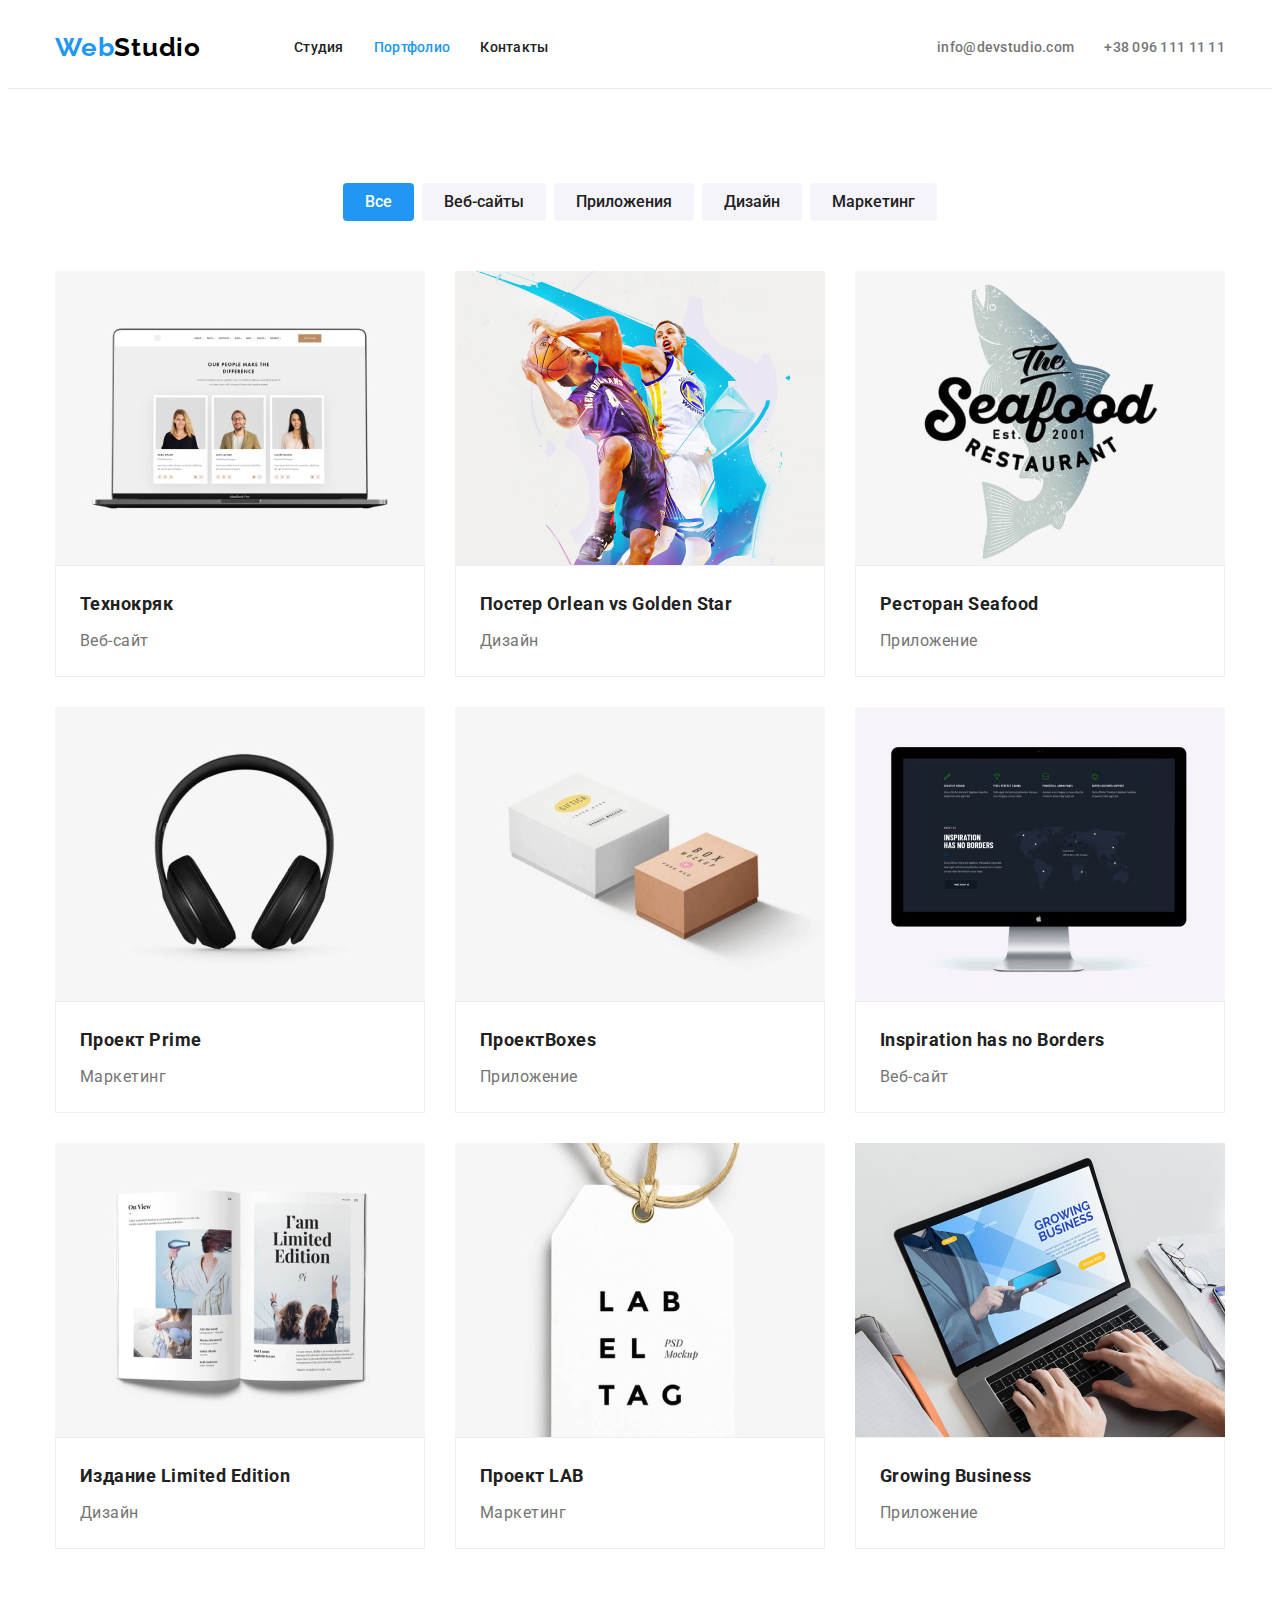
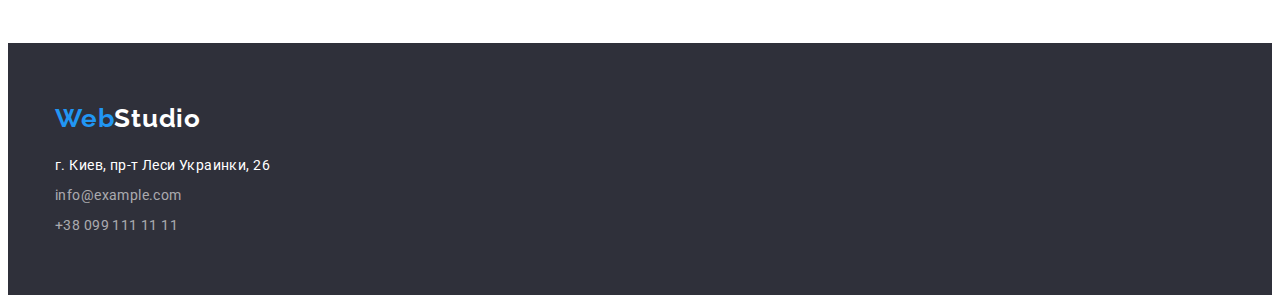
==== portfolio.html @ 7cd47168 "1" ====
<!DOCTYPE html>
<html lang="ru">

<head>
    <meta charset="UTF-8" />
    <meta http-equiv="X-UA-Compatible" content="IE=edge" />
    <meta name="viewport" content="width=device-width, initial-scale=1.0" />
    <title>WebStudio</title>
    <link rel="preconnect" href="https://fonts.googleapis.com" />
    <link rel="preconnect" href="https://fonts.gstatic.com" crossorigin />
    <link
        href="https://fonts.googleapis.com/css2?family=Raleway:wght@700&family=Roboto:ital,wght@0,500;0,700;1,400;1,700&display=swap"
        rel="stylesheet" />
    <link rel="stylesheet" href="https://cdnjs.cloudflare.com/ajax/libs/modern-normalize/1.1.0/modern-normalize.min.css"
        integrity="sha512-wpPYUAdjBVSE4KJnH1VR1HeZfpl1ub8YT/NKx4PuQ5NmX2tKuGu6U/JRp5y+Y8XG2tV+wKQpNHVUX03MfMFn9Q=="
        crossorigin="anonymous" referrerpolicy="no-referrer" />
    <link rel="stylesheet" href="./styles/style.css" />
</head>

<body>
    <header class="main-header">
        <div class="container header-container">
            <nav class="main-nav">
                <a href="./index.html" lang="en" class="logo main-logo">Web<samp class="header-logo">Studio</samp></a>
                <ul class="site-nav list">
                    <li class="item">
                        <a href="./index.html" class="link">Студия</a>
                    </li>
                    <li class="item">
                        <a href="./portfolio.html" class="link current">Портфолио</a>
                    </li>
                    <li class="item"><a href="Контакты" class="link">Контакты</a></li>
                </ul>
            </nav>
            <div class="container-link">
                <ul class="auth-nav list">
                    <li class="item">
                        <a href="mailto:info@devstudio.com" class="link">info@devstudio.com</a>
                    </li>
                    <li class="item">
                        <a href="tel:+380961111111" class="link">+38 096 111 11 11</a>
                    </li>
                </ul>
            </div>
        </div>
    </header>
    <main>
        <section class="section">
            <div class="container">
                <h1 hidden>Примеры работ</h1>
                <ul class="list list-button">
                    <li class="button-item">
                        <button type="button" class="button-example active">Все</button>
                    </li>
                    <li class="button-item">
                        <button type="button" class="button-example">Веб-сайты</button>
                    </li>
                    <li class="button-item">
                        <button type="button" class="button-example">Приложения</button>
                    </li>
                    <li class="button-item">
                        <button type="button" class="button-example">Дизайн</button>
                    </li>
                    <li class="button-item">
                        <button type="button" class="button-example">Маркетинг</button>
                    </li>
                </ul>
                <ul class="list list-example">
                    <li class="example">
                        <img class="example-img" src="./images/macbok.jpg" alt="Ноутбук" />
                        <div class="content-example">
                            <h2 class="example-name">Технокряк</h2>
                            <p class="example-text">Веб-сайт</p>
                        </div>
                    </li>
                    <li class="example">
                        <img class="example-img" src="./images/basketbool.jpg" alt="Два баскетболиста с мячом" />
                        <div class="content-example">
                            <h2 class="example-name">
                                Постер <span lang="en"> Orlean vs Golden Star</span>
                            </h2>
                            <p class="example-text">Дизайн</p>
                        </div>
                    </li>
                    <li class="example">
                        <img class="example-img" src="./images/fish.jpg" alt="Эмблема ресторана" />
                        <div class="content-example">
                            <h2 class="example-name">
                                Ресторан <span lang="en">Seafood</span>
                            </h2>
                            <p class="example-text">Приложение</p>
                        </div>
                    </li>
                    <li class="example">
                        <img class="example-img" src="./images/headsphone.jpg" alt="Наушники" />
                        <div class="content-example">
                            <h2 class="example-name">
                                Проект <span lang="en">Prime</span>
                            </h2>
                            <p class="example-text">Маркетинг</p>
                        </div>
                    </li>
                    <li class="example">
                        <img class="example-img" src="./images/img.jpg" alt="Две коробки" />
                        <div class="content-example">
                            <h2 class="example-name">Проект<span lang="en">Boxes</span></h2>
                            <p class="example-text">Приложение</p>
                        </div>
                    </li>
                    <li class="example">
                        <img class="example-img" src="./images/mac.jpg" alt="Монитор" />
                        <div class="content-example">
                            <h2 class="example-name">
                                <span lang="en">Inspiration has no Borders</span>
                            </h2>
                            <p class="example-text">Веб-сайт</p>
                        </div>
                    </li>
                    <li class="example">
                        <img class="example-img" src="./images/book.jpg" alt="Журнал" />
                        <div class="content-example">
                            <h2 class="example-name">
                                Издание <span lang="en">Limited Edition</span>
                            </h2>
                            <p class="example-text">Дизайн</p>
                        </div>
                    </li>
                    <li class="example">
                        <img class="example-img" src="./images/tag.jpg" alt="Этикетка" />
                        <div class="content-example">
                            <h2 class="example-name">Проект <span lang="en">LAB</span></h2>
                            <p class="example-text">Маркетинг</p>
                        </div>
                    </li>
                    <li class="example">
                        <img class="example-img" src="./images/notework.jpg" alt="Мужчина печатает на планшете" />
                        <div class="content-example">
                            <h2 class="example-name">
                                <span lang="en">Growing Business</span>
                            </h2>
                            <p class="example-text">Приложение</p>
                        </div>
                    </li>
                </ul>
            </div>
        </section>
    </main>
    <footer class="footer">
        <div class="container">
            <a href="./index.html" class="logo">Web<samp class="footer-logo">Studio</samp></a>
            <address class="address">
                <ul class="address-list">
                    <li class="address-item">
                        <a href="https://www.google.com/maps/place" class="footer-address">г. Киев, пр-т Леси Украинки,
                            26</a>
                    </li>
                    <li class="address-item">
                        <a href="mailto:info@example.com" class="footer-link">info@example.com</a>
                    </li>
                    <li class="address-item">
                        <a href="tel:+380991111111" class="footer-link last">+38 099 111 11 11</a>
                    </li>
                </ul>
            </address>
        </div>
    </footer>
</body>

</html>
---- styles/style.css ----
:root {
  --primary-text-color: #212121;
  --first-color: #ffffff;
  --second-color: #757575;
  --accent-color: #2196f3;
  --header-footer-background-color: #2f303a;
  --section-background-color: #e5e5e5;
  --section-team-background-color: #f5f4fa;
  --footer-link-color: rgba(255, 255, 255, 0.6);
  --header-logo-color: #000000;
  --hero-hover: #188ce8;
  --border-header-line: #ececec;
  --example-border: #eeeeee;
}
*,
*::before,
*::after {
  box-sizing: border-box;
}
h1,
h2,
h3,
h4,
h5,
h6,
p,
ul {
  margin: 0;
  padding: 0;
}
.container {
  width: 1200px;
  margin: 0 auto;
  padding: 0 15px;
}
body {
  background-color: var(--first-color);
  color: var(--primary-text-color);
  font-family: Roboto, sans-serif;
  line-height: 1.71;
  letter-spacing: 0.03em;
}
.list {
  display: flex;
  list-style: none;
}
/* header */
.main-header {
  align-items: center;
  border-bottom: 1px solid var(--border-header-line);
}
.header-container {
  display: flex;
  align-items: center;
}

.main-logo {
  margin-right: 93px;
  padding-top: 24px;
  padding-bottom: 25px;
}
.logo {
  min-height: 31px;

  color: var(--accent-color);
  text-decoration: none;
  font-family: Raleway, sans-serif;
  font-weight: 700;
  font-size: 26px;
  line-height: 1.19;
  letter-spacing: 0.03em;
}
.header-logo {
  color: var(--header-logo-color);
  font-family: Raleway, sans-serif;
  font-size: 26px;
  line-height: 1.19;
  letter-spacing: 0.03em;
}
/* nav */
.main-nav {
  display: flex;
  align-items: center;
}
/* site-nav */
.site-nav {
  display: flex;
}
.site-nav .item + .item {
  margin-left: 50px;
}
.site-nav .link {
  display: block;
  padding-top: 32px;
  padding-bottom: 32px;

  color: var(--primary-color);
  font-family: Roboto, sans-serif;
  font-weight: 500;
  font-size: 14px;
  line-height: 1.14;
  letter-spacing: 0.02em;
  text-decoration: none;
}
.site-nav .link:hover,
.site-nav .link:focus {
  color: var(--accent-color);
}
.site-nav .link.current {
  color: var(--accent-color);
}
/* container-link */
.container-link {
  display: flex;
  margin-left: auto;
}

/* auth-nav */
.auth-nav {
  display: flex;
}

.auth-nav .item + .item {
  margin-left: 50px;
}
.auth-nav .link {
  display: block;
  padding-top: 32px;
  padding-bottom: 32px;

  color: var(--second-color);
  font-family: Roboto, sans-serif;
  font-weight: 500;
  font-size: 14px;
  line-height: 1.14;
  letter-spacing: 0.02em;
  text-decoration: none;
}
.auth-nav .link:hover,
.auth-nav .link:focus {
  color: var(--accent-color);
}
.auth-nav .item + .item {
  margin-left: 50px;
}
/* hero */
.hero {
  display: flex;
  flex-direction: column;
  min-height: 600px;
  margin-top: 0;
  padding-top: 200px;
  padding-bottom: 200px;
  text-align: center;

  background-color: var(--header-footer-background-color);
}
.hero-titel {
  width: 696px;
  height: 120px;
  margin: 0 auto 30px auto;

  color: var(--first-color);
  font-family: Roboto;
  font-weight: 900;
  font-size: 44px;
  line-height: 1.36;
  align-self: center;
  letter-spacing: 0.06em;
  text-transform: uppercase;
}
.hero-button {
  display: inline-block;
  padding-top: 10px 32px;
  width: 200px;
  min-height: 50px;

  color: var(--first-color);
  background-color: var(--accent-color);
  font-family: Roboto;
  font-weight: 700;
  font-size: 16px;
  line-height: 1.88;
  letter-spacing: 0.06em;
  cursor: pointer;
  border-radius: 4px;
  border: transparent;
}
.hero-button:hover,
.hero-button:focus {
  color: var(--first-color);
  background-color: var(--hero-hover);
}

.button:hover,
.button:focus {
  color: var(--first-color);
  background-color: var(--accent-color);
}
/* features */
.features {
  padding-top: 94px;
  padding-bottom: 94px;

  background-color: var(--first-color);
}
.list .item + .item {
  margin-left: 30px;
}
.features-titel {
  margin-bottom: 10px;
  width: 270px;

  color: var(--primary-color);
  font-family: Roboto;
  font-weight: 700;
  font-size: 14px;
  line-height: 1.14;
  text-transform: uppercase;
}
.features-text {
  width: 270px;

  color: var(--second-color);
  font-family: Roboto;
  font-weight: 400;
  font-size: 14px;
  line-height: 1.71;
}
/* .works */
.works {
  padding-bottom: 94px;

  background-color: var(--first-color);
}
.works-titel {
  text-align: center;
  margin-bottom: 50px;
  min-height: 42px;
   color: var(--primary-color);
  font-family: Roboto;
  font-weight: 700;
  font-size: 36px;
  line-height: 1.17;
}
.list .works-item + .works-item {
  margin-left: 30px;
}
/* .works-titel .team-titel {
  color: var(--primary-color);
  font-family: Roboto;
  font-weight: 700;
  font-size: 36px;
  line-height: 1.17; */
}
.works-img {
  display: block;
  max-width: 100%;
  height: auto;
}
/* team */
.team {
  padding-top: 94px;
  padding-bottom: 94px;

  background-color: var(--section-team-background-color);
}
.team-titel {
  min-height: 42px;
  text-align: center;
  margin-bottom: 50px;

   color: var(--primary-color);
  font-family: Roboto;
  font-weight: 700;
  font-size: 36px;
  line-height: 1.17;
}
.list .team-bord + .team-bord {
  margin-left: 30px;
}
.team-bord {
  width: 270px;

  border-bottom-left-radius: 4px;
  border-bottom-right-radius: 4px;

  background-color: var(--first-color);
}
.team-img {
  display: block;
  max-width: 100%;
  height: auto;
}
.team-contein {
  padding: 30px 0;
  text-align: center;
}

.team-name {
  margin-bottom: 10px;

  height: 19px;

  color: var(--primary-text-color);
  font-family: Roboto;
  font-weight: 500;
  font-size: 16px;
  line-height: 1.19;
}
.team-text {
  height: 19px;

  color: var(--second-color);
  font-family: Roboto;
  font-weight: 400;
  font-size: 16px;
  line-height: 1.19;
}
/* footer */
.footer {
  padding-top: 60px;
  padding-bottom: 60px;

  background-color: var(--header-footer-background-color);
}
.footer .logo {
  display: block;
  margin-bottom: 20px;
}
.footer-logo {
  color: var(--first-color);
  font-family: Raleway, sans-serif;
  font-size: 26px;
  line-height: 1.19;
  letter-spacing: 0.03em;
}
.address {
  font-family: Roboto;
  font-weight: 400;
  font-size: 14px;
  line-height: 1.71;
  letter-spacing: 0.03em;
  font-style: normal;
}
.address-list {
  list-style: none;
}
.footer-address {
  display: block;
  margin-bottom: 9px;
  width: 231px;
  height: 21px;

  color: var(--first-color);
  text-decoration: none;
  list-style: none;
}
.footer-link {
  display: block;
  margin-bottom: 9px;
  width: 231px;
  height: 21px;

  color: var(--footer-link-color);
  text-decoration: none;
  list-style: none;
}
.last {
  margin-bottom: 0px;
}
.footer-link:hover,
.footer-link:focus {
  color: var(--accent-color);
}
/* portfolio */
.section {
  padding-top: 94px;
  padding-bottom: 94px;
  background-color: var(--first-color);
}
.list-button {
  justify-content: center;
  margin-bottom: 50px;
}
.list .button-item + .button-item {
  margin-left: 8px;
}

.button-example {
  padding: 6px 22px;

  color: var(--primary-text-color);
  background-color: var(--section-team-background-color);
  font-family: Roboto;
  font-weight: 500;
  font-size: 16px;
  line-height: 1.63;
  cursor: pointer;
  border-radius: 4px;
  border: transparent;
}
.active {
  background-color: var(--accent-color);
  color: var(--first-color);
}
.button-example:hover,
.button-example:focus {
  color: var(--first-color);
  background-color: var(--accent-color);
}
.list-example {
  flex-wrap: wrap;
}
.example {
  width: 370px;
  margin-bottom: 30px;
  margin-right: 30px;

  background-color: var(--first-color);
}
.example.example:nth-child(3n) {
  margin-right: 0px;
}
.example.example:nth-last-child(-n + 3) {
  margin-bottom: 0px;
}
.example-img {
  display: block;
  max-width: 100%;
  height: auto;
}
.content-example {
  border: 1px solid var(--example-border);
  padding: 20px 24px;
}
.example-name {
  margin-bottom: 4px;
  width: 322px;

  color: var(--primary-text-color);
  font-family: Roboto;
  font-weight: 700;
  font-size: 18px;
  line-height: 2;
}
.example-text {
  width: 322px;

  color: var(--second-color);
  font-family: Roboto;
  font-weight: 400;
  font-size: 16px;
  line-height: 1.88;
}
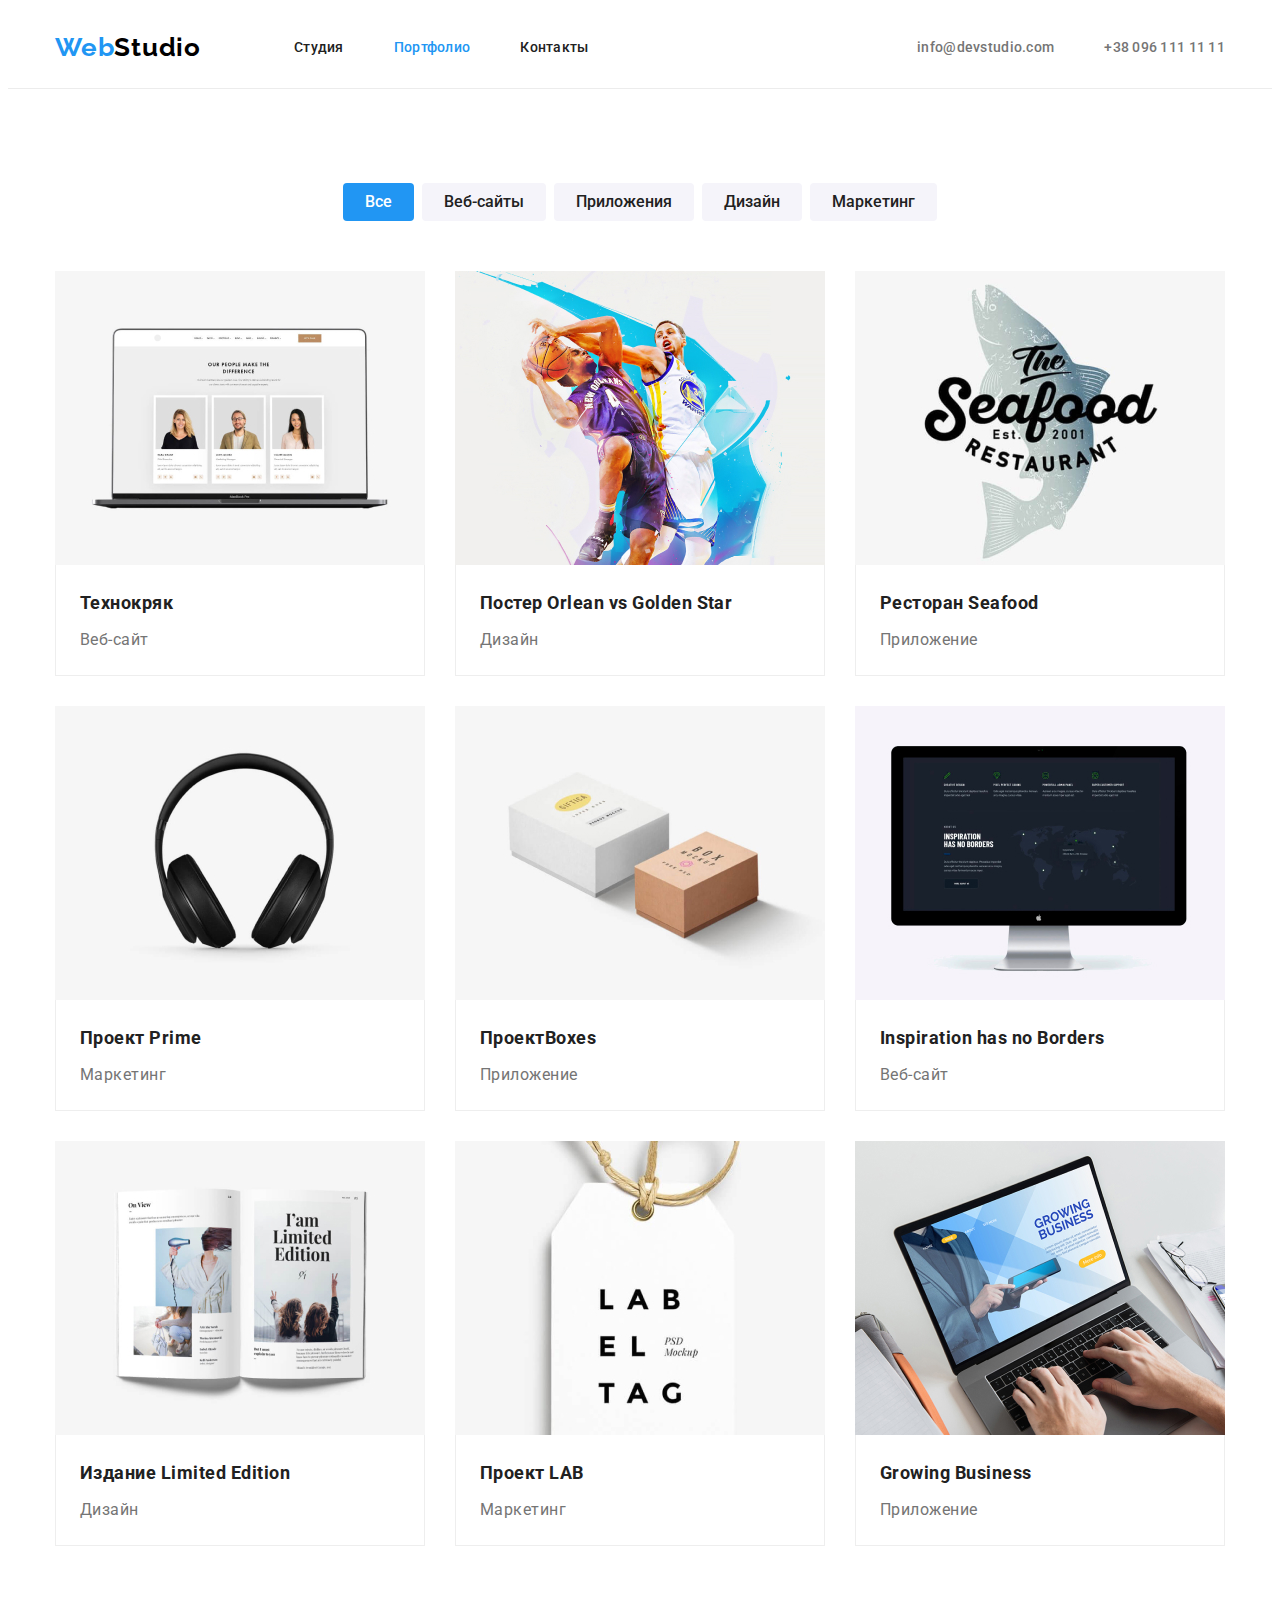
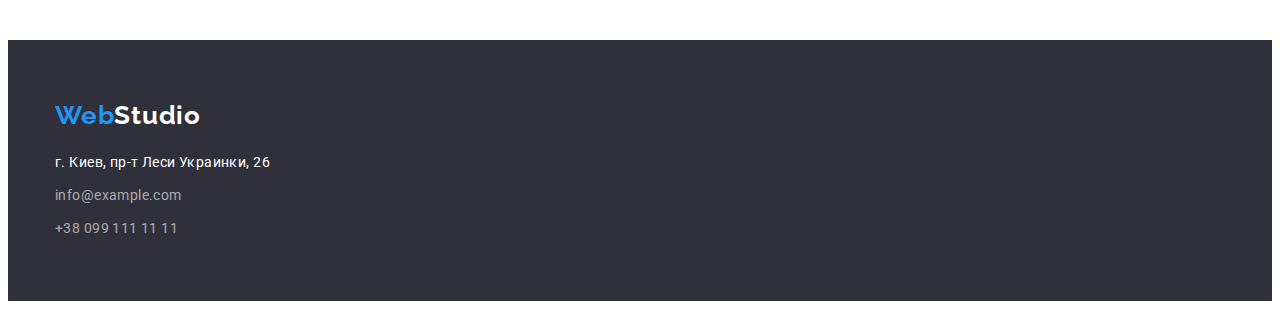
==== commit ac64b78a: "1" ====
--- a/portfolio.html
+++ b/portfolio.html
@@ -23,25 +23,25 @@
             <nav class="main-nav">
                 <a href="./index.html" lang="en" class="logo main-logo">Web<samp class="header-logo">Studio</samp></a>
                 <ul class="site-nav list">
-                    <li class="item">
+                    <li class="site-item">
                         <a href="./index.html" class="link">Студия</a>
                     </li>
-                    <li class="item">
+                    <li class="site-item">
                         <a href="./portfolio.html" class="link current">Портфолио</a>
                     </li>
-                    <li class="item"><a href="Контакты" class="link">Контакты</a></li>
+                    <li class="site-item">
+                        <a href="Контакты" class="link">Контакты</a>
+                    </li>
                 </ul>
             </nav>
-            <div class="container-link">
-                <ul class="auth-nav list">
-                    <li class="item">
-                        <a href="mailto:info@devstudio.com" class="link">info@devstudio.com</a>
-                    </li>
-                    <li class="item">
-                        <a href="tel:+380961111111" class="link">+38 096 111 11 11</a>
-                    </li>
-                </ul>
-            </div>
+            <ul class="auth-nav list">
+                <li class="item-header">
+                    <a href="mailto:info@devstudio.com" class="link">info@devstudio.com</a>
+                </li>
+                <li class="item-header">
+                    <a href="tel:+380961111111" class="link">+38 096 111 11 11</a>
+                </li>
+            </ul>
         </div>
     </header>
     <main>
--- a/styles/style.css
+++ b/styles/style.css
@@ -55,7 +55,6 @@
 }
 
 .main-logo {
-  margin-right: 93px;
   padding-top: 24px;
   padding-bottom: 25px;
 }
@@ -85,8 +84,9 @@
 /* site-nav */
 .site-nav {
   display: flex;
-}
-.site-nav .item + .item {
+  margin-left: 93px;
+}
+.site-nav .site-item + .site-item {
   margin-left: 50px;
 }
 .site-nav .link {
@@ -109,18 +109,13 @@
 .site-nav .link.current {
   color: var(--accent-color);
 }
-/* container-link */
-.container-link {
-  display: flex;
-  margin-left: auto;
-}
 
 /* auth-nav */
 .auth-nav {
   display: flex;
-}
-
-.auth-nav .item + .item {
+  margin-left: auto;
+}
+.auth-nav .item-header + .item-header {
   margin-left: 50px;
 }
 .auth-nav .link {
@@ -237,7 +232,7 @@
   text-align: center;
   margin-bottom: 50px;
   min-height: 42px;
-   color: var(--primary-color);
+  color: var(--primary-color);
   font-family: Roboto;
   font-weight: 700;
   font-size: 36px;
@@ -246,18 +241,16 @@
 .list .works-item + .works-item {
   margin-left: 30px;
 }
-/* .works-titel .team-titel {
-  color: var(--primary-color);
-  font-family: Roboto;
-  font-weight: 700;
-  font-size: 36px;
-  line-height: 1.17; */
+.works-item {
+  display: block;
+  max-width: 100%;
 }
 .works-img {
   display: block;
   max-width: 100%;
   height: auto;
 }
+
 /* team */
 .team {
   padding-top: 94px;
@@ -270,7 +263,7 @@
   text-align: center;
   margin-bottom: 50px;
 
-   color: var(--primary-color);
+  color: var(--primary-color);
   font-family: Roboto;
   font-weight: 700;
   font-size: 36px;
@@ -280,6 +273,8 @@
   margin-left: 30px;
 }
 .team-bord {
+  display: block;
+  max-width: 100%;
   width: 270px;
 
   border-bottom-left-radius: 4px;
@@ -299,7 +294,6 @@
 
 .team-name {
   margin-bottom: 10px;
-
   height: 19px;
 
   color: var(--primary-text-color);
@@ -343,28 +337,25 @@
   letter-spacing: 0.03em;
   font-style: normal;
 }
+.address-item:not(:last-child) {
+  margin-bottom: 9px;
+}
 .address-list {
   list-style: none;
 }
 .footer-address {
-  display: block;
-  margin-bottom: 9px;
   width: 231px;
   height: 21px;
 
   color: var(--first-color);
   text-decoration: none;
-  list-style: none;
 }
 .footer-link {
-  display: block;
-  margin-bottom: 9px;
   width: 231px;
   height: 21px;
 
   color: var(--footer-link-color);
   text-decoration: none;
-  list-style: none;
 }
 .last {
   margin-bottom: 0px;
@@ -386,7 +377,6 @@
 .list .button-item + .button-item {
   margin-left: 8px;
 }
-
 .button-example {
   padding: 6px 22px;
 
@@ -431,8 +421,10 @@
   height: auto;
 }
 .content-example {
-  border: 1px solid var(--example-border);
   padding: 20px 24px;
+  border-left: 1px solid var(--example-border);
+  border-right: 1px solid var(--example-border);
+  border-bottom: 1px solid var(--example-border);
 }
 .example-name {
   margin-bottom: 4px;
@@ -452,4 +444,4 @@
   font-weight: 400;
   font-size: 16px;
   line-height: 1.88;
-}+}
